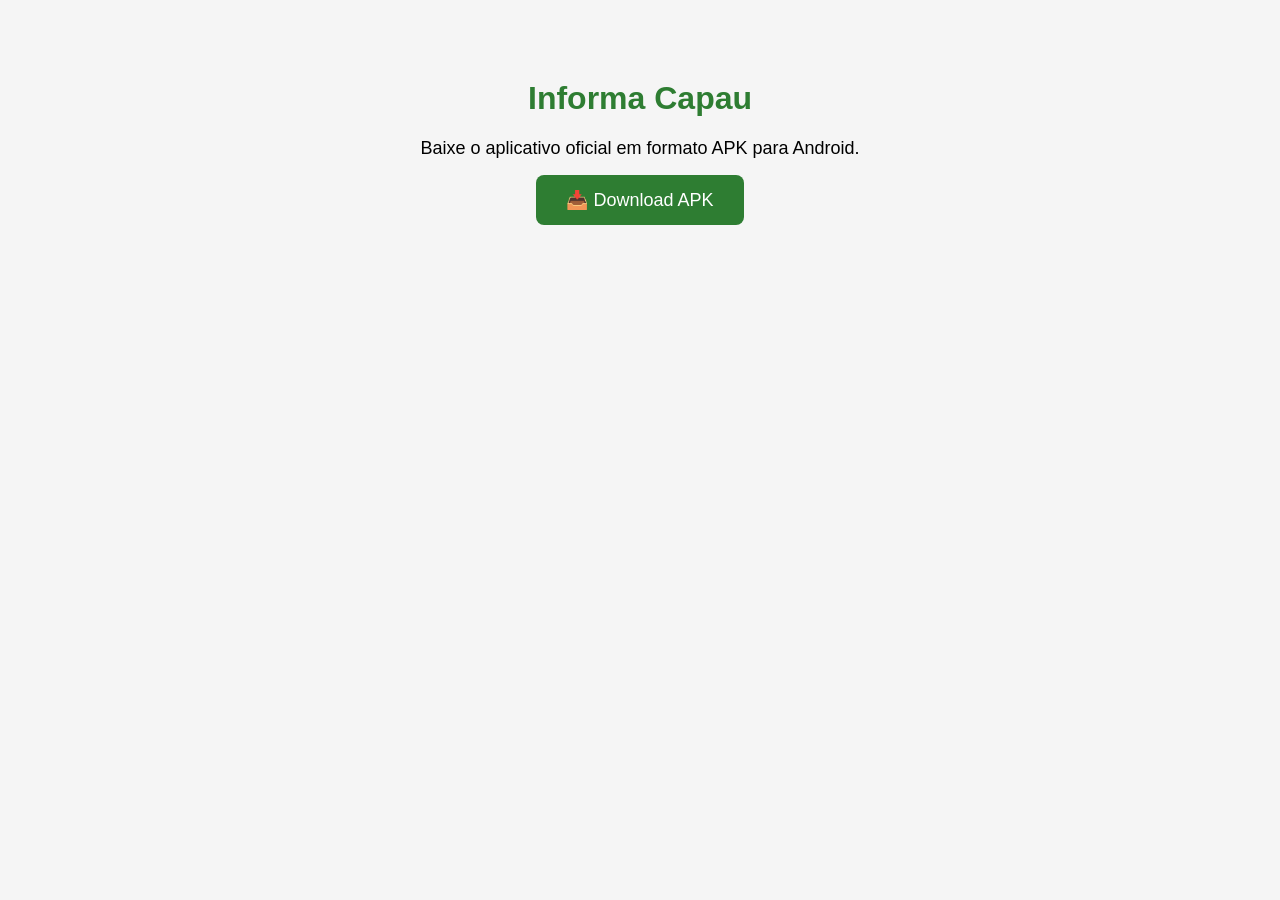
==== public/index.html @ a2ef8147 "name" ====
<!DOCTYPE html>
<html lang="pt-BR">
<head>
  <meta charset="UTF-8">
  <title>Baixar Informa Capau</title>
  <style>
    body {
      font-family: Arial, sans-serif;
      text-align: center;
      margin-top: 80px;
      background-color: #f5f5f5;
    }
    h1 {
      color: #2e7d32;
    }
    p {
      font-size: 18px;
      margin-bottom: 30px;
    }
    .download-btn {
      background-color: #2e7d32;
      color: white;
      padding: 15px 30px;
      font-size: 18px;
      border: none;
      border-radius: 8px;
      cursor: pointer;
      text-decoration: none;
    }
    .download-btn:hover {
      background-color: #1b5e20;
    }
  </style>
</head>
<body>
  <h1>Informa Capau</h1>
  <p>Baixe o aplicativo oficial em formato APK para Android.</p>
  <a href="InformaCapau-1.0.0.apk" class="download-btn" download>
    📥 Download APK
  </a>
</body>
</html>
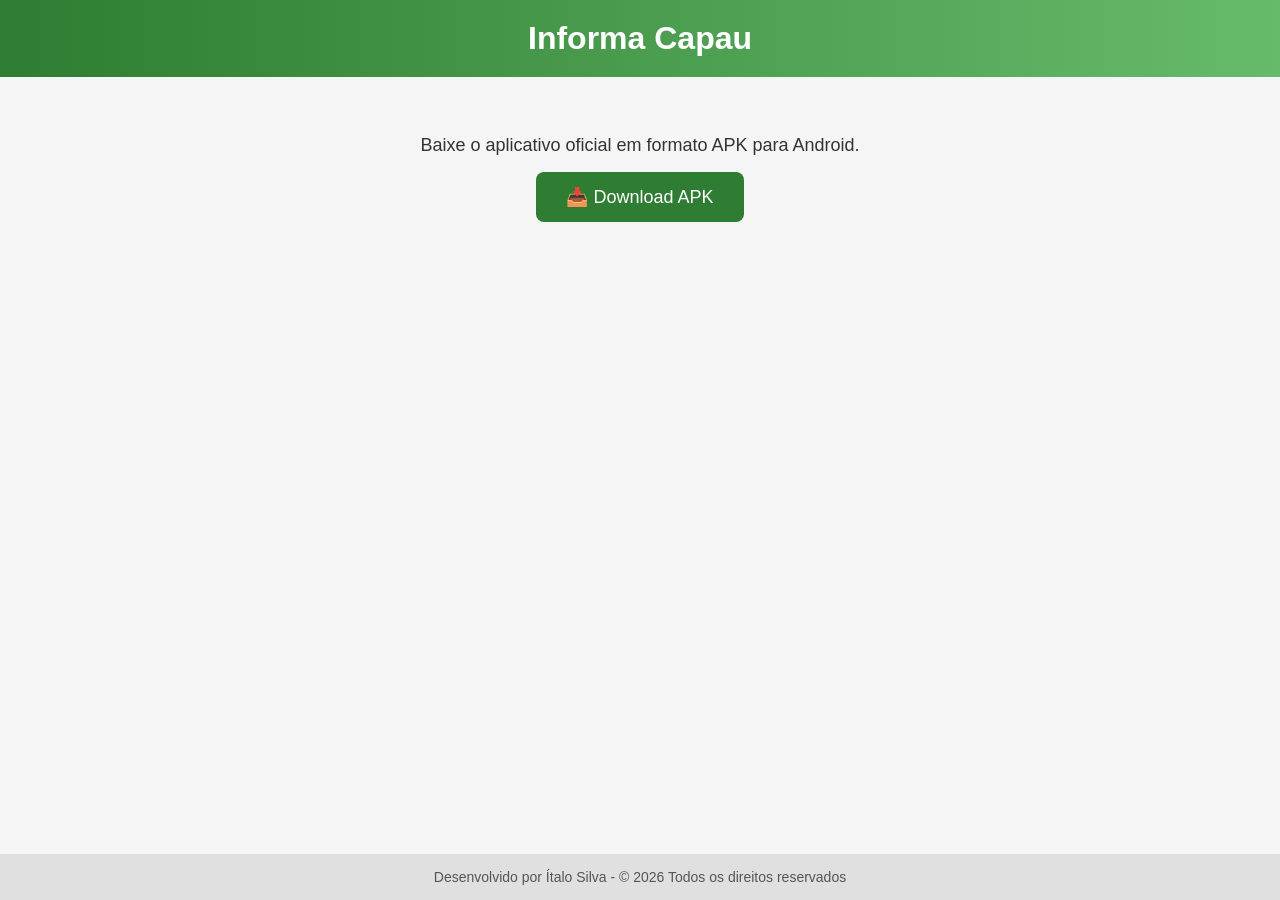
==== commit dfe1a572: "Atualização-nova Versão" ====
--- a/public/index.html
+++ b/public/index.html
@@ -3,19 +3,34 @@
 <head>
   <meta charset="UTF-8">
   <title>Baixar Informa Capau</title>
+  <meta name="viewport" content="width=device-width, initial-scale=1.0"> <!-- Responsivo -->
   <style>
     body {
       font-family: Arial, sans-serif;
       text-align: center;
-      margin-top: 80px;
+      margin: 0;
       background-color: #f5f5f5;
+      display: flex;
+      flex-direction: column;
+      min-height: 100vh;
+    }
+    header {
+      background: linear-gradient(90deg, #2e7d32, #66bb6a);
+      padding: 20px;
+      color: white;
     }
     h1 {
-      color: #2e7d32;
+      margin: 0;
+      font-size: 32px;
+    }
+    main {
+      flex: 1;
+      padding: 40px 20px;
     }
     p {
       font-size: 18px;
       margin-bottom: 30px;
+      color: #333;
     }
     .download-btn {
       background-color: #2e7d32;
@@ -26,17 +41,33 @@
       border-radius: 8px;
       cursor: pointer;
       text-decoration: none;
+      transition: background-color 0.3s ease;
     }
     .download-btn:hover {
       background-color: #1b5e20;
     }
+    footer {
+      background-color: #e0e0e0;
+      padding: 15px;
+      font-size: 14px;
+      color: #555;
+    }
   </style>
 </head>
 <body>
-  <h1>Informa Capau</h1>
-  <p>Baixe o aplicativo oficial em formato APK para Android.</p>
-  <a href="InformaCapau-1.0.0.apk" class="download-btn" download>
-    📥 Download APK
-  </a>
+  <header>
+    <h1>Informa Capau</h1>
+  </header>
+
+  <main>
+    <p>Baixe o aplicativo oficial em formato APK para Android.</p>
+    <a href="InformaCapau-1.0.4.apk" class="download-btn" download>
+      📥 Download APK
+    </a>
+  </main>
+
+  <footer>
+    Desenvolvido por Ítalo Silva - © 2026 Todos os direitos reservados
+  </footer>
 </body>
 </html>
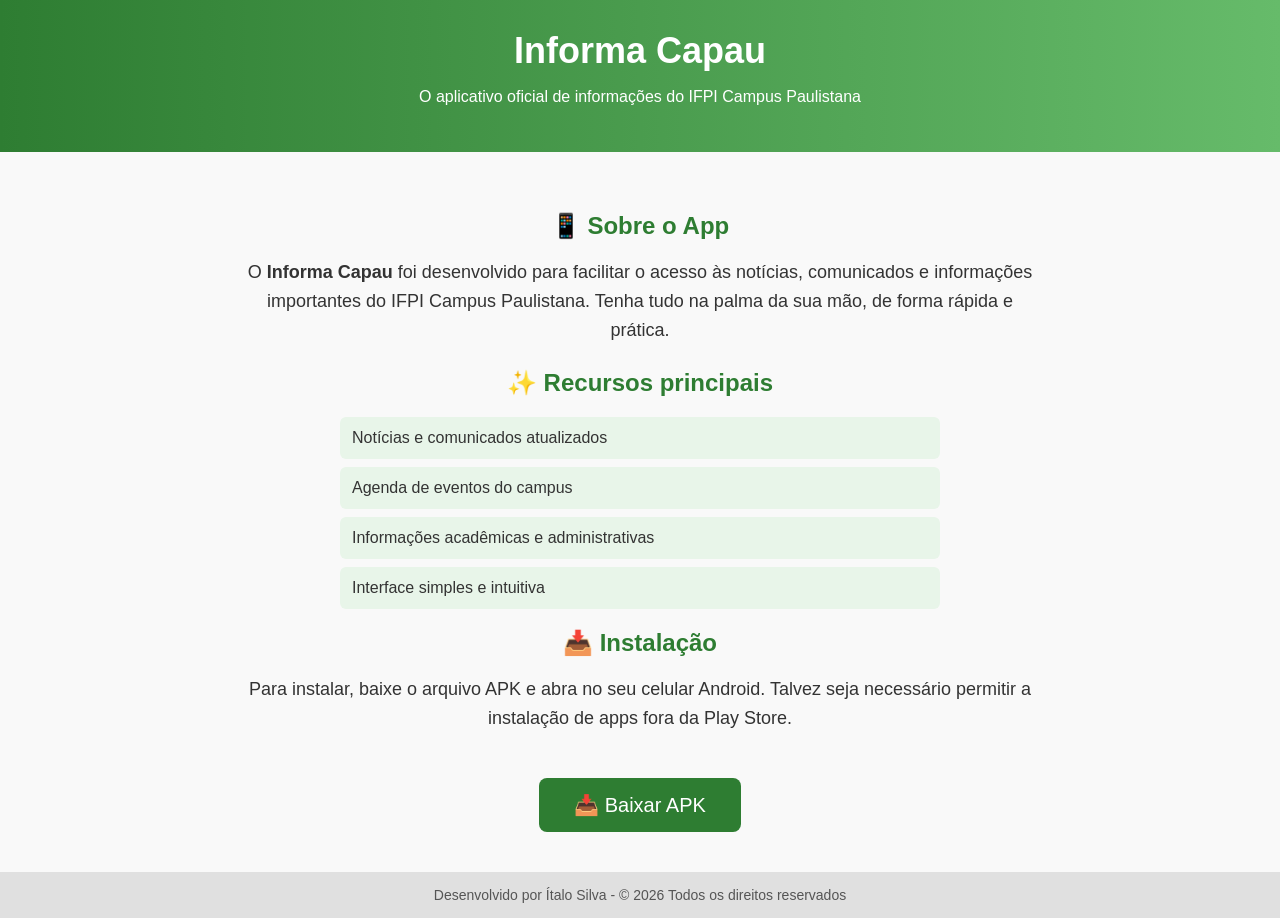
==== commit efa1e09c: "Ajuste-final do Beta ou 1°versão" ====
--- a/public/index.html
+++ b/public/index.html
@@ -6,42 +6,67 @@
   <meta name="viewport" content="width=device-width, initial-scale=1.0"> <!-- Responsivo -->
   <style>
     body {
-      font-family: Arial, sans-serif;
-      text-align: center;
+      font-family: 'Segoe UI', Arial, sans-serif;
       margin: 0;
-      background-color: #f5f5f5;
+      background-color: #f9f9f9;
+      color: #333;
       display: flex;
       flex-direction: column;
       min-height: 100vh;
     }
     header {
       background: linear-gradient(90deg, #2e7d32, #66bb6a);
-      padding: 20px;
+      padding: 30px 20px;
       color: white;
+      text-align: center;
     }
-    h1 {
+    header h1 {
       margin: 0;
-      font-size: 32px;
+      font-size: 36px;
     }
     main {
       flex: 1;
       padding: 40px 20px;
+      max-width: 800px;
+      margin: auto;
+      text-align: center;
     }
-    p {
+    main h2 {
+      font-size: 24px;
+      margin-bottom: 15px;
+      color: #2e7d32;
+    }
+    main p {
       font-size: 18px;
-      margin-bottom: 30px;
-      color: #333;
+      margin-bottom: 25px;
+      line-height: 1.6;
+    }
+    ul {
+      text-align: left;
+      max-width: 600px;
+      margin: 20px auto;
+      padding: 0;
+      list-style: none;
+    }
+    ul li {
+      background: #e8f5e9;
+      margin: 8px 0;
+      padding: 12px;
+      border-radius: 6px;
+      font-size: 16px;
     }
     .download-btn {
       background-color: #2e7d32;
       color: white;
-      padding: 15px 30px;
-      font-size: 18px;
+      padding: 15px 35px;
+      font-size: 20px;
       border: none;
       border-radius: 8px;
       cursor: pointer;
       text-decoration: none;
       transition: background-color 0.3s ease;
+      display: inline-block;
+      margin-top: 20px;
     }
     .download-btn:hover {
       background-color: #1b5e20;
@@ -51,18 +76,40 @@
       padding: 15px;
       font-size: 14px;
       color: #555;
+      text-align: center;
     }
   </style>
 </head>
 <body>
   <header>
     <h1>Informa Capau</h1>
+    <p>O aplicativo oficial de informações do IFPI Campus Paulistana</p>
   </header>
 
   <main>
-    <p>Baixe o aplicativo oficial em formato APK para Android.</p>
-    <a href="InformaCapau-1.0.4.apk" class="download-btn" download>
-      📥 Download APK
+    <h2>📱 Sobre o App</h2>
+    <p>
+      O <strong>Informa Capau</strong> foi desenvolvido para facilitar o acesso às notícias,
+      comunicados e informações importantes do IFPI Campus Paulistana. 
+      Tenha tudo na palma da sua mão, de forma rápida e prática.
+    </p>
+
+    <h2>✨ Recursos principais</h2>
+    <ul>
+      <li>Notícias e comunicados atualizados</li>
+      <li>Agenda de eventos do campus</li>
+      <li>Informações acadêmicas e administrativas</li>
+      <li>Interface simples e intuitiva</li>
+    </ul>
+
+    <h2>📥 Instalação</h2>
+    <p>
+      Para instalar, baixe o arquivo APK e abra no seu celular Android. 
+      Talvez seja necessário permitir a instalação de apps fora da Play Store.
+    </p>
+
+    <a href="InformaCapau_1.1.0.apk" class="download-btn" download>
+      📥 Baixar APK
     </a>
   </main>
 
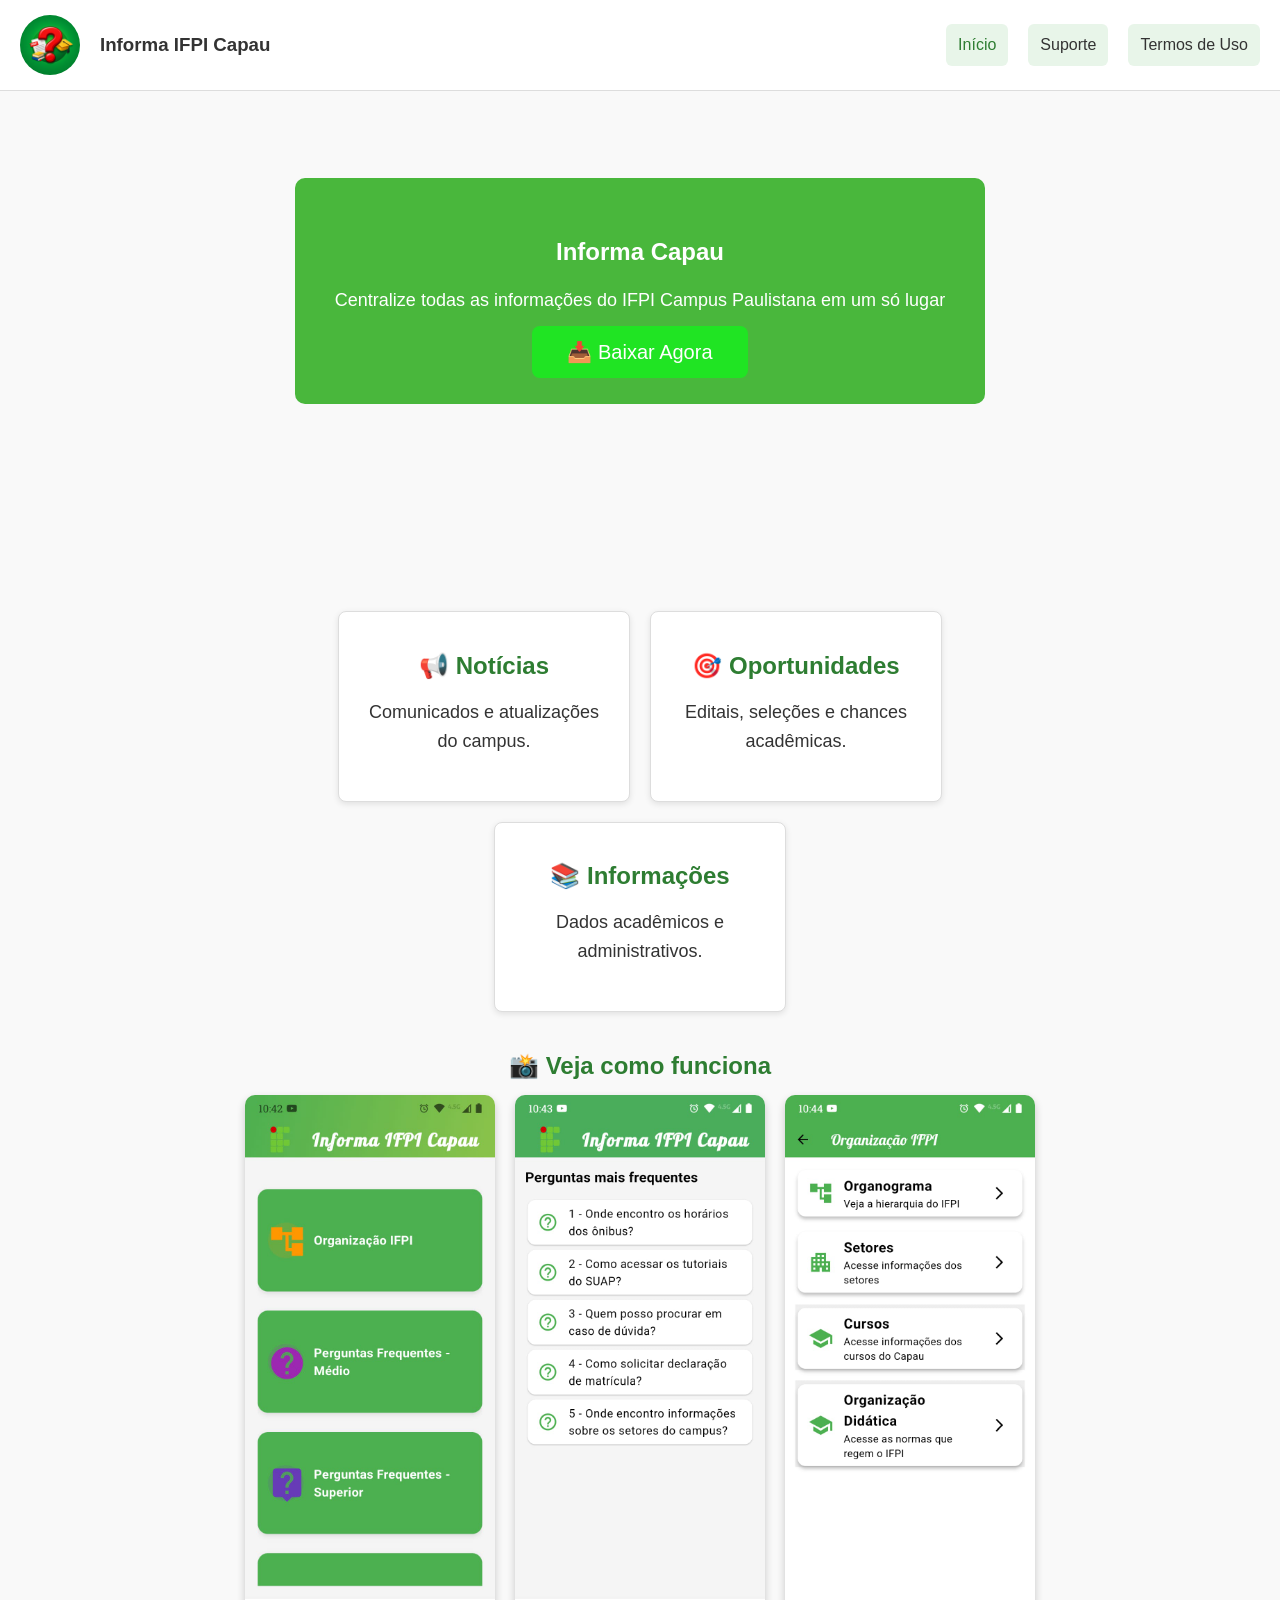
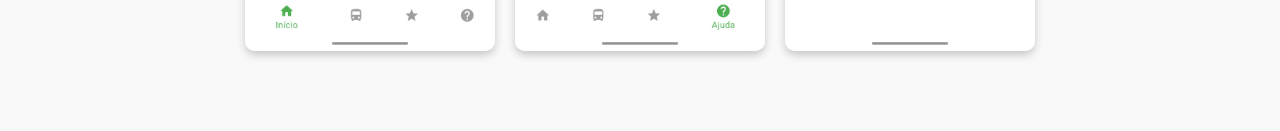
==== commit 89601490: "Atualização do Site" ====
--- a/public/index.html
+++ b/public/index.html
@@ -1,120 +1,63 @@
 <!DOCTYPE html>
 <html lang="pt-BR">
-<head>
-  <meta charset="UTF-8">
-  <title>Baixar Informa Capau</title>
-  <meta name="viewport" content="width=device-width, initial-scale=1.0"> <!-- Responsivo -->
-  <style>
-    body {
-      font-family: 'Segoe UI', Arial, sans-serif;
-      margin: 0;
-      background-color: #f9f9f9;
-      color: #333;
-      display: flex;
-      flex-direction: column;
-      min-height: 100vh;
-    }
-    header {
-      background: linear-gradient(90deg, #2e7d32, #66bb6a);
-      padding: 30px 20px;
-      color: white;
-      text-align: center;
-    }
-    header h1 {
-      margin: 0;
-      font-size: 36px;
-    }
-    main {
-      flex: 1;
-      padding: 40px 20px;
-      max-width: 800px;
-      margin: auto;
-      text-align: center;
-    }
-    main h2 {
-      font-size: 24px;
-      margin-bottom: 15px;
-      color: #2e7d32;
-    }
-    main p {
-      font-size: 18px;
-      margin-bottom: 25px;
-      line-height: 1.6;
-    }
-    ul {
-      text-align: left;
-      max-width: 600px;
-      margin: 20px auto;
-      padding: 0;
-      list-style: none;
-    }
-    ul li {
-      background: #e8f5e9;
-      margin: 8px 0;
-      padding: 12px;
-      border-radius: 6px;
-      font-size: 16px;
-    }
-    .download-btn {
-      background-color: #2e7d32;
-      color: white;
-      padding: 15px 35px;
-      font-size: 20px;
-      border: none;
-      border-radius: 8px;
-      cursor: pointer;
-      text-decoration: none;
-      transition: background-color 0.3s ease;
-      display: inline-block;
-      margin-top: 20px;
-    }
-    .download-btn:hover {
-      background-color: #1b5e20;
-    }
-    footer {
-      background-color: #e0e0e0;
-      padding: 15px;
-      font-size: 14px;
-      color: #555;
-      text-align: center;
-    }
-  </style>
-</head>
-<body>
-  <header>
-    <h1>Informa Capau</h1>
-    <p>O aplicativo oficial de informações do IFPI Campus Paulistana</p>
-  </header>
+    <head>
+        <meta charset="UTF-8">
+        <title>Informa Capau</title>
+        <meta name="viewport" content="width=device-width, initial-scale=1.0">
+        <link rel="stylesheet" href="/public/style/style.css">
+    </head>
+    <body>
+        <header>
+            <div class="logo-format">
+                <img src="/public/imagens/App-logo.png" class="logo">
+                <h3>Informa IFPI Capau</h3>
+            </div>
+            <button class="menu-toggle">☰</button>
+            <nav class="hotbar">
+                <ul>
+                <li><a href="/public/index.html" class="active">Início</a></li>
+                <li><a href="/public/men-html/suport.html">Suporte</a></li>
+                <li><a href="/men-html/termos.html">Termos de Uso</a></li>
+                </ul>
+            </nav>
+        </header>
 
-  <main>
-    <h2>📱 Sobre o App</h2>
-    <p>
-      O <strong>Informa Capau</strong> foi desenvolvido para facilitar o acesso às notícias,
-      comunicados e informações importantes do IFPI Campus Paulistana. 
-      Tenha tudo na palma da sua mão, de forma rápida e prática.
-    </p>
+        <section class="hero">
+            <div class="overlay">
+                <h1>Informa Capau</h1>
+                <p>Centralize todas as informações do IFPI Campus Paulistana em um só lugar</p>
+                <a href="InformaCapau_1.1.0.apk" class="download-btn" download>📥 Baixar Agora</a>
+            </div>
+        </section>
 
-    <h2>✨ Recursos principais</h2>
-    <ul>
-      <li>Notícias e comunicados atualizados</li>
-      <li>Agenda de eventos do campus</li>
-      <li>Informações acadêmicas e administrativas</li>
-      <li>Interface simples e intuitiva</li>
-    </ul>
+        <main>
+            <section class="cards">
+                <a href="https://www.ifpi.edu.br/paulistana/noticias" target="_blank" class="card">
+                    <h2>📢 Notícias</h2>
+                    <p>Comunicados e atualizações do campus.</p>
+                </a>
 
-    <h2>📥 Instalação</h2>
-    <p>
-      Para instalar, baixe o arquivo APK e abra no seu celular Android. 
-      Talvez seja necessário permitir a instalação de apps fora da Play Store.
-    </p>
+                <a href="https://oportunidades.ifpi.edu.br/" target="_blank" class="card">
+                    <h2>🎯 Oportunidades</h2>
+                    <p>Editais, seleções e chances acadêmicas.</p>
+                </a>
 
-    <a href="InformaCapau_1.1.0.apk" class="download-btn" download>
-      📥 Baixar APK
-    </a>
-  </main>
+                <a href="https://www.ifpi.edu.br/paulistana" target="_blank" class="card">
+                    <h2>📚 Informações</h2>
+                    <p>Dados acadêmicos e administrativos.</p>
+                </a>
+            </section>
 
-  <footer>
-    Desenvolvido por Ítalo Silva - © 2026 Todos os direitos reservados
-  </footer>
-</body>
+
+            <section class="screenshots">
+                <h2>📸 Veja como funciona</h2>
+                <div class="gallery">
+                <img src="/public/imagens/principal-1.jpg" alt="Tela inicial do app">
+                <img src="/public/imagens/ajuda.jpg" alt="Perguntas sobre o app">
+                <img src="/public/imagens/organização.jpg" alt="Organização do Capau">
+                </div>
+            </section>
+        </main>
+
+    </body>
 </html>
--- a/public/style/style.css
+++ b/public/style/style.css
@@ -0,0 +1,233 @@
+/* Gerais */
+body {
+  font-family: 'Segoe UI', Arial, sans-serif;
+  margin: 0;
+  background-color: #f9f9f9;
+  color: #333;
+  display: flex;
+  flex-direction: column;
+  min-height: 100vh;
+}
+
+main {
+  flex: 1;
+  padding: 40px 20px;
+  max-width: 900px;
+  margin: auto;
+}
+
+section {
+  margin-bottom: 40px;
+  text-align: center;
+}
+
+section h2 {
+  font-size: 24px;
+  margin-bottom: 15px;
+  color: #2e7d32;
+}
+
+section p {
+  font-size: 18px;
+  margin-bottom: 25px;
+  line-height: 1.6;
+}
+
+/* Listas */
+ul {
+  text-align: left;
+  max-width: 600px;
+  margin: 20px auto;
+  padding: 0;
+  list-style: none;
+}
+
+ul li {
+  background: #e8f5e9;
+  margin: 8px 0;
+  padding: 12px;
+  border-radius: 6px;
+  font-size: 16px;
+}
+
+/* Footer */
+footer {
+  background-color: #e0e0e0;
+  padding: 15px;
+  font-size: 14px;
+  color: #555;
+  text-align: center;
+}
+
+/* Barra superior fixa */
+header {
+  background: #fff;
+  color: #333;
+  padding: 15px 20px;
+  display: flex;
+  justify-content: space-between;
+  align-items: center;
+  position: sticky;
+  top: 0;
+  border-bottom: 1px solid #ddd;
+  z-index: 1000;
+}
+
+.logo {
+  width: 60px;
+  height: 60px;
+  border-radius: 50%;
+}
+
+.logo-format{
+     list-style: none;
+    display: flex;
+    gap: 20px;
+    margin: 0;
+    padding: 0;
+}
+
+/* Menu */
+.hotbar ul {
+  list-style: none;
+  display: flex;
+  gap: 20px;
+  margin: 0;
+  padding: 0;
+}
+
+.hotbar a {
+  color: #333;
+  text-decoration: none;
+  font-weight: 500;
+}
+
+.hotbar a:hover,
+.hotbar a.active {
+  color: #2e7d32;
+}
+
+.menu-toggle {
+  font-size: 28px;
+  background: none;
+  border: none;
+  color: #333;
+  cursor: pointer;
+  display: none; /* só aparece em telas pequenas */
+}
+
+/* Responsivo */
+@media (max-width: 768px) {
+  .menu-toggle {
+    display: block;
+  }
+
+  .hotbar {
+    display: none;
+    position: absolute;
+    top: 60px;
+    right: 0;
+    background: #fff;
+    width: 200px;
+    border: 1px solid #ddd;
+    border-radius: 0 0 0 8px;
+  }
+
+  .hotbar ul {
+    flex-direction: column;
+    gap: 0;
+  }
+
+  .hotbar li {
+    border-bottom: 1px solid #eee;
+  }
+
+  .hotbar a {
+    display: block;
+    padding: 12px;
+  }
+
+  .hotbar.show {
+    display: block;
+  }
+}
+
+/* Hero banner */
+.hero {
+  background: url('campus.jpg') no-repeat center center/cover;
+  height: 400px;
+  display: flex;
+  align-items: center;
+  justify-content: center;
+  color: white;
+  text-align: center;
+}
+
+.hero .overlay {
+  background: rgba(64, 180, 51, 0.951);
+  padding: 40px;
+  border-radius: 10px;
+}
+
+/* Cards */
+.cards {
+  display: flex;
+  gap: 20px;
+  justify-content: center;
+  margin: 40px 0;
+  flex-wrap: wrap;
+}
+
+.card {
+  background: #fff;
+  border: 1px solid #ddd;
+  border-radius: 8px;
+  padding: 20px;
+  width: 250px;
+  box-shadow: 0 2px 6px rgba(0,0,0,0.1);
+  transition: transform 0.3s ease;
+  text-decoration: none; /* remove sublinhado */
+  color: inherit; /* mantém cor do texto */
+  display: block; /* garante que ocupe o espaço como div */
+}
+
+.card:hover {
+  transform: translateY(-5px);
+}
+
+
+/* Galeria */
+.gallery {
+  display: flex;
+  gap: 20px;
+  justify-content: center;
+  flex-wrap: wrap;
+}
+
+.gallery img {
+  width: 250px;
+  border-radius: 10px;
+  box-shadow: 0 4px 8px rgba(0,0,0,0.2);
+  transition: transform 0.3s ease;
+}
+
+.gallery img:hover {
+  transform: scale(1.05);
+}
+
+/* Botão de download */
+.download-btn {
+  background-color: #09ff15a1;
+  color: white;
+  padding: 15px 35px;
+  font-size: 20px;
+  border-radius: 8px;
+  cursor: pointer;
+  text-decoration: none;
+  transition: transform 0.3s ease, background-color 0.3s ease;
+}
+
+.download-btn:hover {
+  background-color: #1b5e20;
+  transform: scale(1.05);
+}
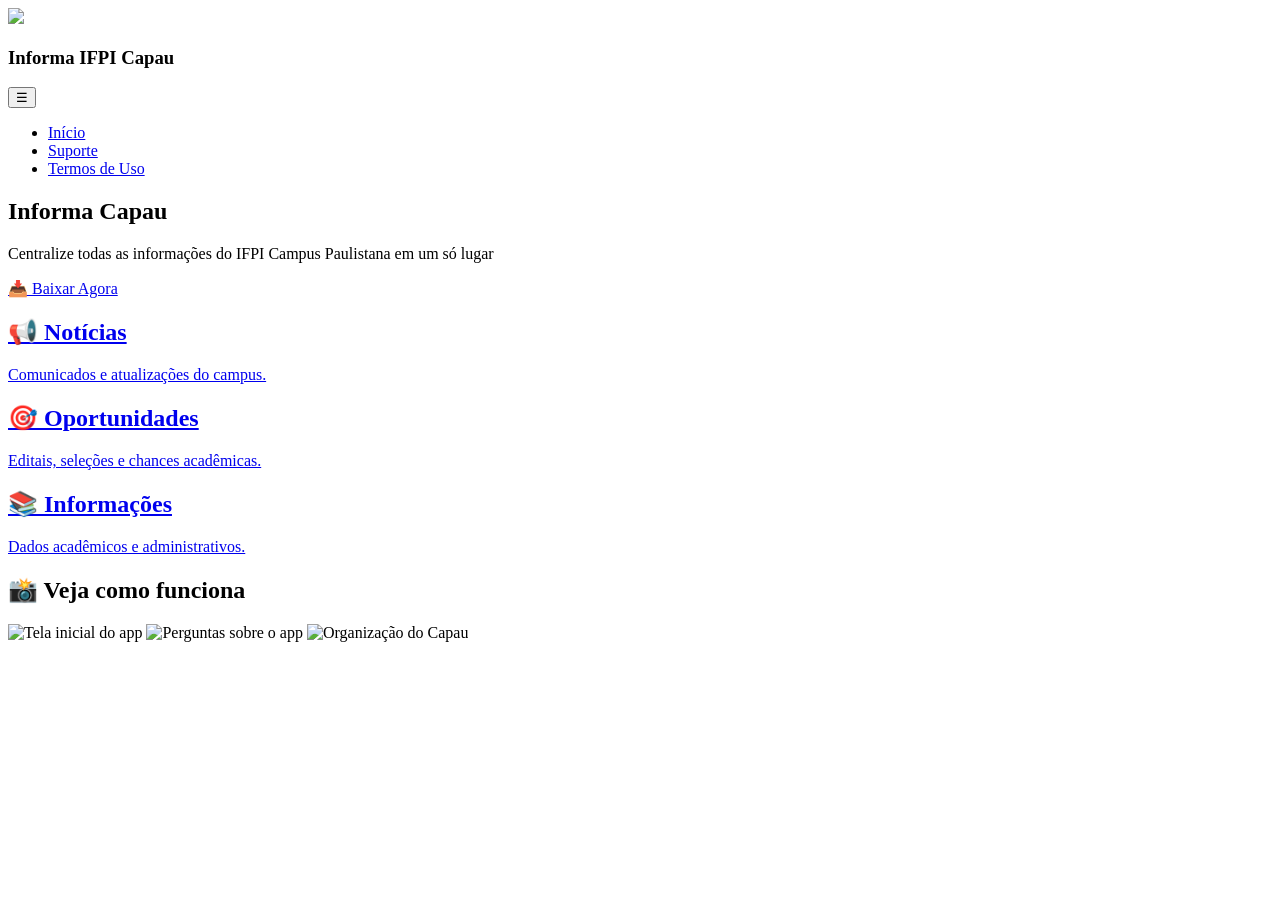
==== commit 15528602: "teste 1" ====
--- a/public/index.html
+++ b/public/index.html
@@ -4,19 +4,19 @@
         <meta charset="UTF-8">
         <title>Informa Capau</title>
         <meta name="viewport" content="width=device-width, initial-scale=1.0">
-        <link rel="stylesheet" href="/public/style/style.css">
+        <link rel="stylesheet" href="/style/style.css">
     </head>
     <body>
         <header>
             <div class="logo-format">
-                <img src="/public/imagens/App-logo.png" class="logo">
+                <img src="/imagens/App-logo.png" class="logo">
                 <h3>Informa IFPI Capau</h3>
             </div>
             <button class="menu-toggle">☰</button>
             <nav class="hotbar">
                 <ul>
-                <li><a href="/public/index.html" class="active">Início</a></li>
-                <li><a href="/public/men-html/suport.html">Suporte</a></li>
+                <li><a href="index.html" class="active">Início</a></li>
+                <li><a href="/men-html/suport.html">Suporte</a></li>
                 <li><a href="/men-html/termos.html">Termos de Uso</a></li>
                 </ul>
             </nav>
@@ -52,9 +52,9 @@
             <section class="screenshots">
                 <h2>📸 Veja como funciona</h2>
                 <div class="gallery">
-                <img src="/public/imagens/principal-1.jpg" alt="Tela inicial do app">
-                <img src="/public/imagens/ajuda.jpg" alt="Perguntas sobre o app">
-                <img src="/public/imagens/organização.jpg" alt="Organização do Capau">
+                <img src="/imagens/principal-1.jpg" alt="Tela inicial do app">
+                <img src="/imagens/ajuda.jpg" alt="Perguntas sobre o app">
+                <img src="/imagens/organização.jpg" alt="Organização do Capau">
                 </div>
             </section>
         </main>
